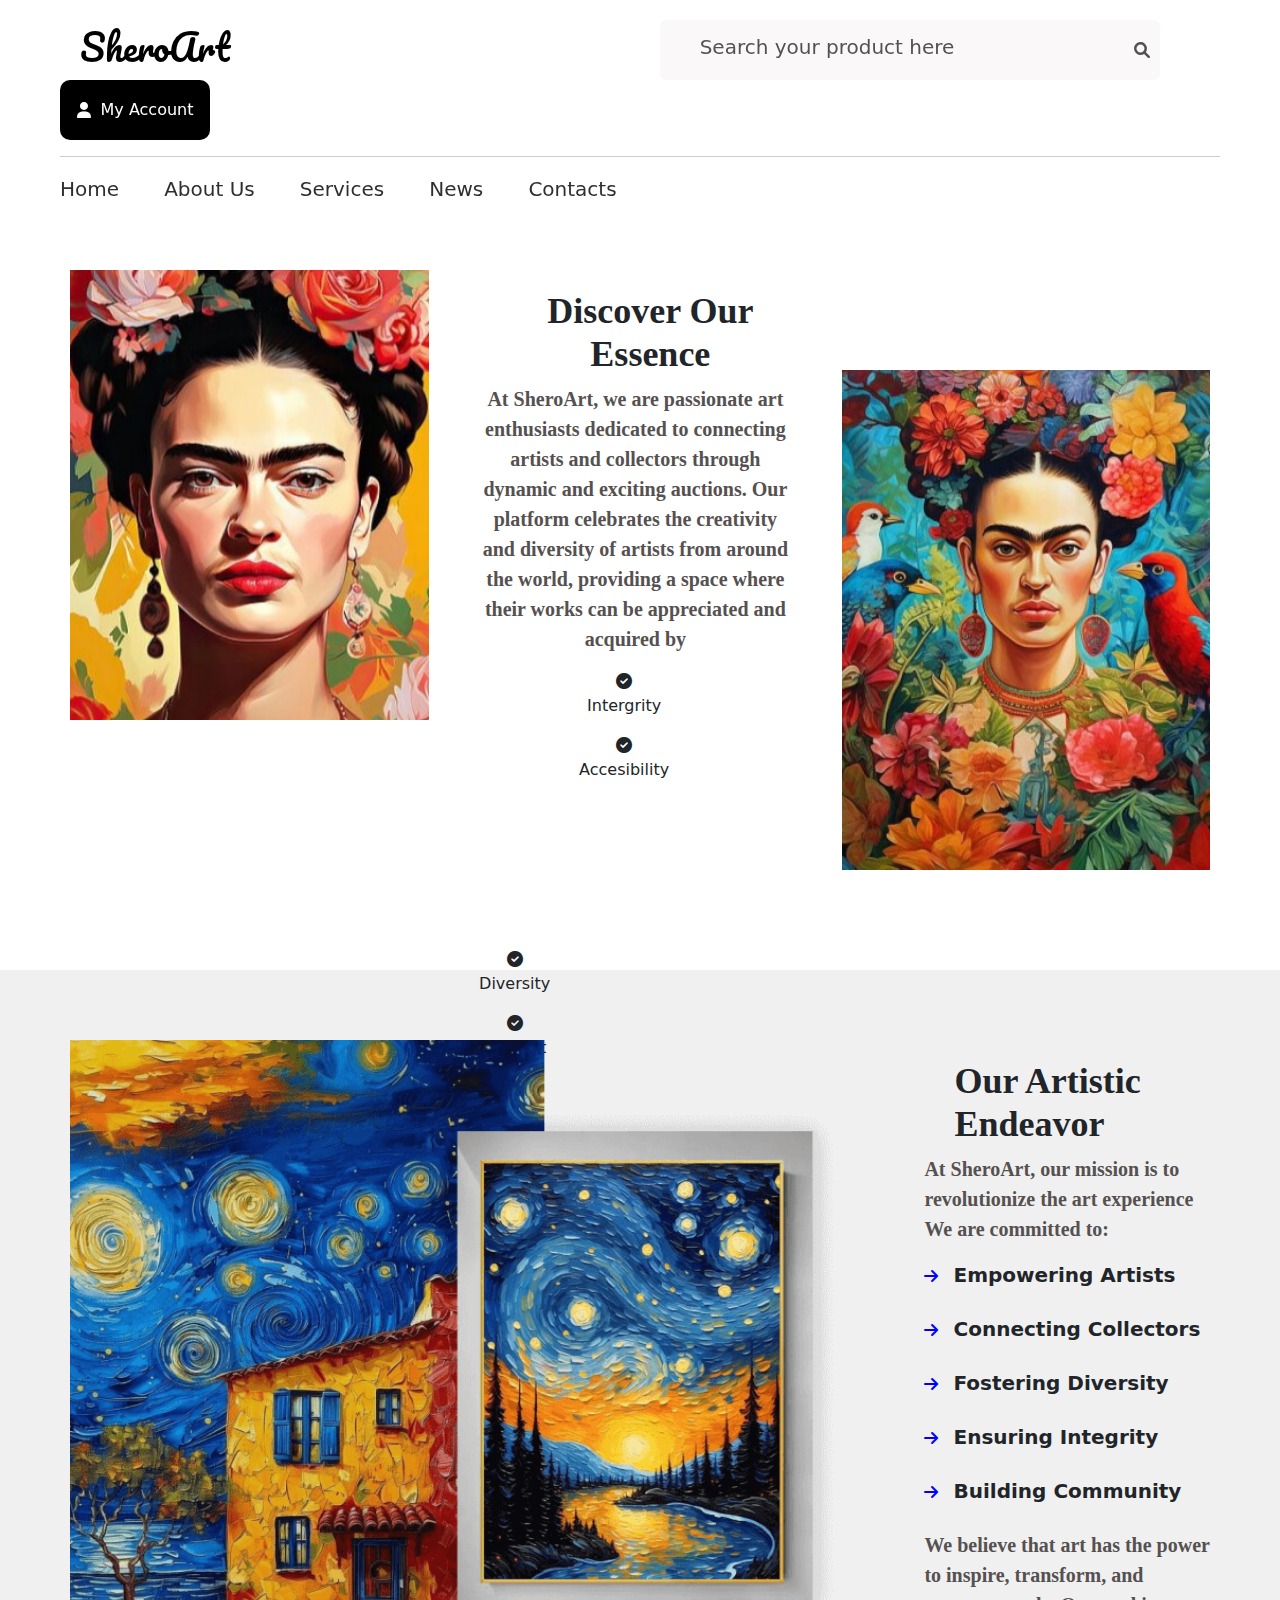
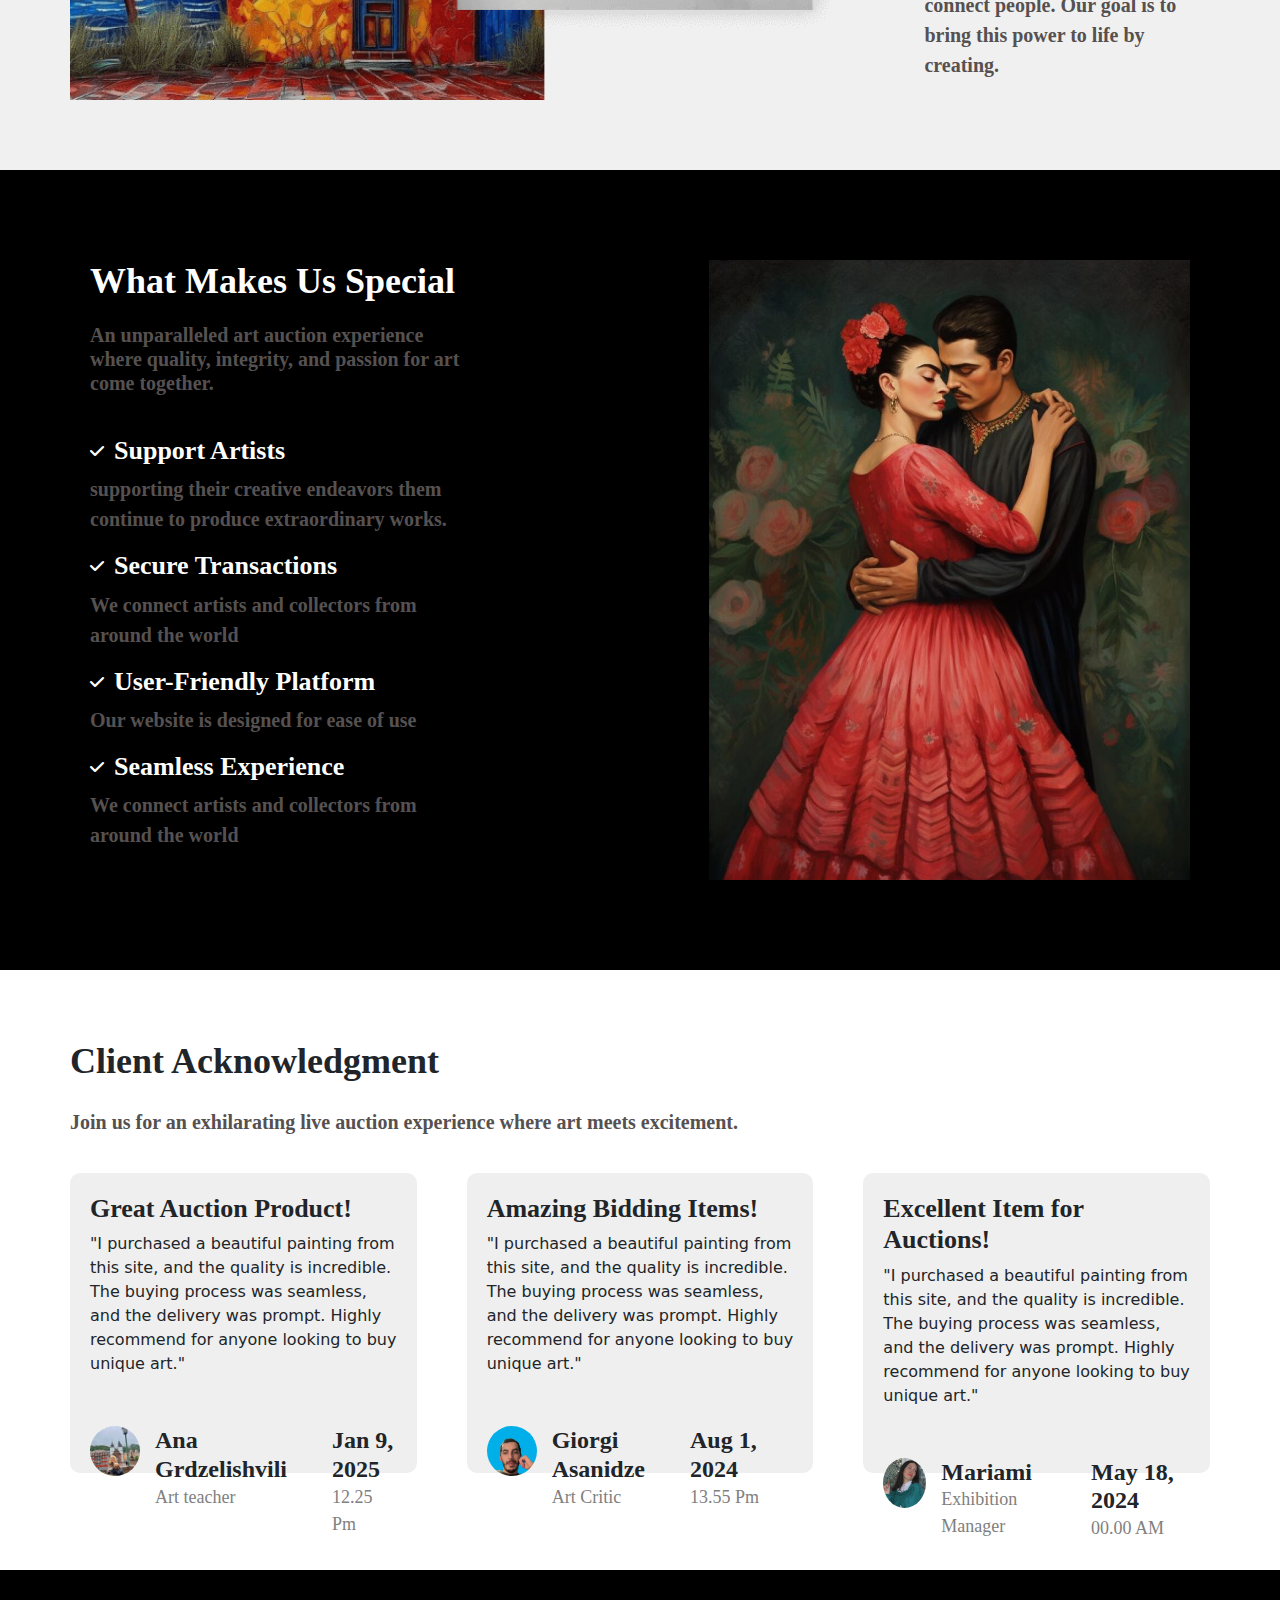
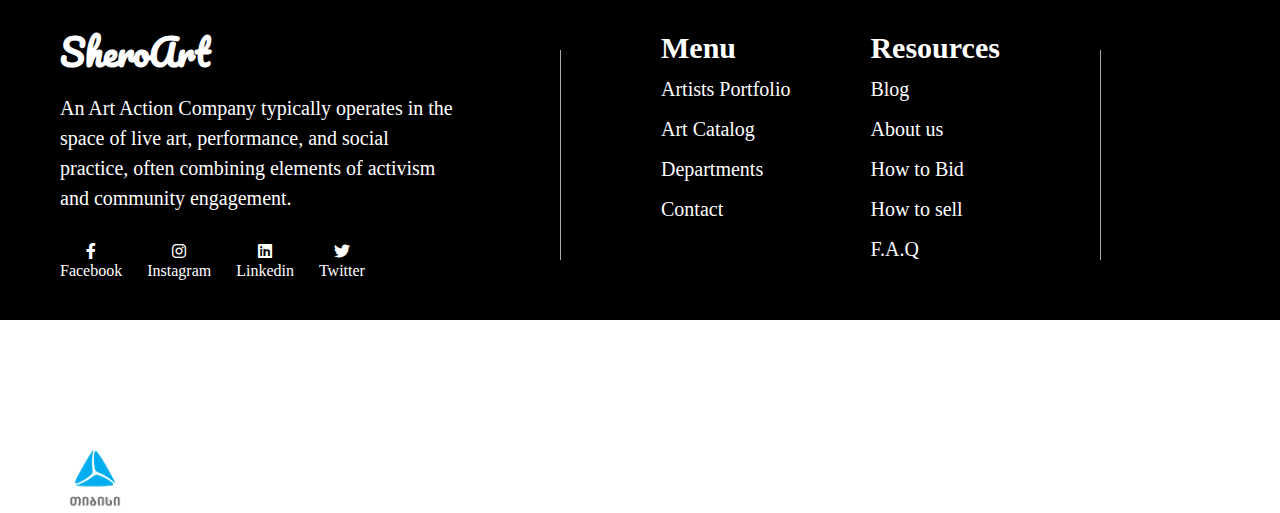
==== about us/index.html @ 40d7d47b "lets sleep" ====
<!DOCTYPE html>
<html lang="en">
<head>
    <meta charset="UTF-8">
    <meta name="viewport" content="width=device-width, initial-scale=1.0">
    <title>About us</title>
    <link rel="stylesheet" type="text/css" href="./css/style.css">
    <link href="https://cdn.jsdelivr.net/npm/bootstrap@5.3.3/dist/css/bootstrap.min.css" rel="stylesheet" integrity="sha384-QWTKZyjpPEjISv5WaRU9OFeRpok6YctnYmDr5pNlyT2bRjXh0JMhjY6hW+ALEwIH" crossorigin="anonymous">
    <link rel="preconnect" href="https://fonts.googleapis.com">
    <link rel="preconnect" href="https://fonts.gstatic.com" crossorigin>
    <link href="https://fonts.googleapis.com/css2?family=Lobster&family=Pacifico&family=Roboto:ital,wght@0,100;0,300;0,400;0,500;0,700;0,900;1,100;1,300;1,400;1,500;1,700;1,900&display=swap" rel="stylesheet">
    <link rel="stylesheet" href="https://cdnjs.cloudflare.com/ajax/libs/font-awesome/6.0.0-beta3/css/all.min.css">
</head>
<body>
    <header class="header">
        <a href="./../index.html" class="header--name">SheroArt</a>
        
        <div class="header--form">
            <p class="search-button">Search your product here</p>
            <i class="fas fa-search" style="color: #565151;"></i>
        </div>

        <div class="header--account">
            <i class="fas fa-user"></i>
            <a href="https://www.tbceducation.ge/" class="header--account--profile">My Account</a>
        </div>

        <hr class="header--line"></hr>

        <nav class="header--nav">
            <a href="./../index.html" class="header--nav--element">Home</a>
            <a href="./index.html" class="header--nav--element">About Us</a>
            <a href="./../services/index.html" class="header--nav--element">Services</a>
            <a href="" class="header--nav--element">News</a>
            <a href="./../contacts/index.html" class="header--nav--element">Contacts</a>
        </nav>
    </header>

    <main class="Main">
        <div class="Main--first">
            <img src="./images/girl.jpg" class="Girl">
            <div class="Main--first--text">
              <h1 class="Title">Discover Our Essence</h1>
              <p class="Text">At SheroArt, we are passionate art enthusiasts dedicated to connecting artists and collectors through dynamic and exciting auctions. Our platform celebrates the creativity and diversity of artists from around the world, providing a space where their works can be appreciated and acquired by</p>
              
              <div class="tables">
                <div class="Table1">
                  <i class="fas fa-check-circle icon"></i>
                  <p>Intergrity</p> 
                  <i class="fas fa-check-circle icon"></i>
                  <p>Accesibility</p> 
                </div>
    
                <div class="Table2">
                  <i class="fas fa-check-circle icon"></i>
                  <p>Diversity</p> 
                  <i class="fas fa-check-circle icon"></i>
                  <p>Support</p> 
                </div>
              </div>
            </div>
            <div class="bird" style="position: relative;">
              <img src="./images/peacock.jpg" class="Peacock"> 
            </div>
          
        </div>

        <div class="Main--second">
      
            <img src="./images/artistic-img.png" class="secondpic">
    
            <div class="Main--second--text">
              <h1 class="Title">Our Artistic Endeavor</h1>
              <p class="Text">At SheroArt, our mission is to revolutionize the art experience We are committed to:</p>
              <i class="fas fa-arrow-right"></i>
              <span class="Boldtext">Empowering Artists</span>
              <br>
              <br>
              <i class="fas fa-arrow-right"></i>
              <span class="Boldtext">Connecting Collectors</span>
              <br>
              <br>
              <i class="fas fa-arrow-right"></i>
              <span class="Boldtext">Fostering Diversity</span>
              <br>
              <br>
              <i class="fas fa-arrow-right"></i>
              <span class="Boldtext">Ensuring Integrity</span>
              <br>
              <br>
              <i class="fas fa-arrow-right"></i>
              <span class="Boldtext">Building Community</span>
              <br>
              <br>
              <p class="Text">We believe that art has the power to inspire, transform, and connect people. Our goal is to bring this power to life by creating.</p>
            </div>
        </div>

        <div class="Main--sixth">
            <div class="sixthtext">
              <h1 class="Title" style="color: white; margin: 0;">What Makes Us Special</h1>
              <h4 class="Text" style="margin:20px 0 40px 0;">An unparalleled art auction experience where quality, integrity, and passion for art come together.</h4>
              <div class="icontext" style="display: flex;">
                <i class="fas fa-check check-icon"></i>
                <h1 class="texticon">Support Artists</h1>
              </div>
              <p class="Text">supporting their creative endeavors them continue to produce extraordinary works.</p>
              <div class="icontext" style="display: flex;">
                <i class="fas fa-check check-icon"></i>
                <h1 class="texticon">Secure Transactions</h1>
              </div>
              <p class="Text">We connect artists and collectors from around the world</p>
              <div class="icontext" style="display: flex;">
                <i class="fas fa-check check-icon"></i>
                <h1 class="texticon">User-Friendly Platform</h1>
              </div>
              <p class="Text">Our website is designed for ease of use</p>
              <div class="icontext" style="display: flex;">
                <i class="fas fa-check check-icon"></i>
                <h1 class="texticon">Seamless Experience</h1>
              </div>
              <p class="Text">We connect artists and collectors from around the world</p>
            </div>
    
            <img src="./images/feature-img.jpg" class="sixthpic">
            
          </div>

          <div class="Main--seventh">
            <div class="Main--fourth--text">
              <h1 class="Title" style="margin: 0;">Client Acknowledgment</h1>
              <br>
              <p class="Text">Join us for an exhilarating live auction experience where art meets excitement.</p>
            </div>
    
            <div class="comments">
              <div class="elements">
                <h1 class="eltext">Great Auction Product!</h1>
                <p class="elpar">"I purchased a beautiful painting from this site, and the quality is
                  incredible. The buying process was seamless, and the delivery was prompt.
                  Highly recommend for anyone looking to buy unique art."</p>
                  
                <div class="commentfoot">
                  <img src="./images/ana.jpg" class="commentpic">
    
                  <div class="Commentname">
                    <h1 class="cname">Ana<br> Grdzelishvili</h1>
                    <p class="cpar">Art teacher</p>
                  </div>
    
                  <div class="Commentname" style="margin-left: 30px;">
                    <h1 class="cname">Jan 9, 2025</h1>
                    <p class="cpar">12.25 Pm</p>
                  </div>
                </div>
              </div> 
    
              <div class="elements">
                <h1 class="eltext">Amazing Bidding Items!</h1>
                <p class="elpar">"I purchased a beautiful painting from this site, and the quality is
                  incredible. The buying process was seamless, and the delivery was prompt.
                  Highly recommend for anyone looking to buy unique art."</p>
                  
                <div class="commentfoot">
                  <img src="./images/giorgi.PNG" class="commentpic">
    
                  <div class="Commentname">
                    <h1 class="cname">Giorgi<br>Asanidze</h1>
                    <p class="cpar">Art Critic</p>
                  </div>
    
                  <div class="Commentname" style="margin-left: 30px;">
                    <h1 class="cname">Aug 1, 2024</h1>
                    <p class="cpar">13.55 Pm</p>
                  </div>
                </div>
              </div> 
    
              <div class="elements">
                <h1 class="eltext">Excellent Item for Auctions!</h1>
                <p class="elpar">"I purchased a beautiful painting from this site, and the quality is
                  incredible. The buying process was seamless, and the delivery was prompt.
                  Highly recommend for anyone looking to buy unique art."</p>
                  
                <div class="commentfoot">
                  <img src="./images/mari.jpg" class="commentpic">
    
                  <div class="Commentname">
                    <h1 class="cname">Mariami</h1>
                    <p class="cpar">Exhibition Manager</p>
                  </div>
    
                  <div class="Commentname" style="margin-left: 30px;">
                    <h1 class="cname">May 18, 2024</h1>
                    <p class="cpar">00.00 AM</p>
                  </div>
                </div>
              </div> 
    
            </div> 
    
        </div>

    </main>


    <footer class="Footer">
        <div class="Footer--logo">
          <h1 class="footertext">SheroArt</h1>
          <p class="footerpar">An Art Action Company typically operates in the space of live art, performance, and social practice, often combining elements of activism and community engagement.</p>
          <nav class="footerlinks">
            <div class="links">
              <i class="fab fa-facebook-f" style="color: rgb(255, 255, 255);"></i>
              <p class="linkstext">Facebook</p>
            </div>
            <div class="links">
              <i class="fab fa-instagram" style="color: white;"></i>
              <p class="linkstext">Instagram</p>
            </div>
            <div class="links">
              <i class="fab fa-linkedin" style="color: rgb(255, 255, 255);"></i>
              <p class="linkstext">Linkedin</p>
            </div>
            <div class="links">
              <i class="fab fa-twitter" style="color: rgb(255, 255, 255);"></i>
              <p class="linkstext">Twitter</p>
            </div>
          </nav>
        </div>
  
        <div class="verticalline"></div>
  
        <div class="Footer--links">
          <div class="Menu">
            <h1 class="foottext">Menu</h1>
            <a href="" class="footlinks">Artists Portfolio</a>
            <a href="" class="footlinks">Art Catalog</a>
            <a href="" class="footlinks">Departments</a>
            <a href="./contacts/index.html" class="footlinks">Contact</a>
          </div>
  
          <div class="resources">
            <h1 class="foottext">Resources</h1>
            <a href="" class="footlinks">Blog</a>
            <a href="" class="footlinks">About us</a>
            <a href="" class="footlinks">How to Bid</a>
            <a href="" class="footlinks">How to sell</a>
            <a href="" class="footlinks">F.A.Q</a>
          </div>
        </div>
        <div class="verticalline"></div>
        <div class="Footer--sponsors">
          <h1 class="spontext">Our Sponsores</h1>
          <a  href="https://www.tbceducation.ge/" class="footer--logo">
              <img class="footer--logo" src="./images/tbc-logo.png" alt="Clickable Photo">
          </a>
        </div>

        
  
      </footer>
  
      <script src="https://cdn.jsdelivr.net/npm/bootstrap@5.3.3/dist/js/bootstrap.bundle.min.js" integrity="sha384-YvpcrYf0tY3lHB60NNkmXc5s9fDVZLESaAA55NDzOxhy9GkcIdslK1eN7N6jIeHz" crossorigin="anonymous"></script>
      <script src="https://cdn.jsdelivr.net/npm/@popperjs/core@2.11.8/dist/umd/popper.min.js" integrity="sha384-I7E8VVD/ismYTF4hNIPjVp/Zjvgyol6VFvRkX/vR+Vc4jQkC+hVqc2pM8ODewa9r" crossorigin="anonymous"></script>
      <script src="https://cdn.jsdelivr.net/npm/bootstrap@5.3.3/dist/js/bootstrap.min.js" integrity="sha384-0pUGZvbkm6XF6gxjEnlmuGrJXVbNuzT9qBBavbLwCsOGabYfZo0T0to5eqruptLy" crossorigin="anonymous"></script>
    
</body>
</html>
---- about us/css/style.css ----
.header {
  height: 150px;
  padding: 18px 80px;
  margin-top: -170px;
  display: flex;
  flex-wrap: wrap;
  position: fixed;
  z-index: 1;
  background-color: white;
}

.header--name {
  display: inline;
  font-size: 36px;
  font-weight: 400;
  font-family: "Pacifico", serif;
  margin-right: 430px;
  margin-left: 20px;
  text-decoration: none;
  color: black;
}

.header--form {
  width: 500px;
  height: 60px;
  display: flex;
  align-items: center;
  border-radius: 6px;
  background-color: #FAF8F8;
  padding-left: 30px;
  margin-right: 30px;
  justify-content: center;
}

.header--form .search-button {
  font-size: 20px !important;
  font-weight: 400;
  color: #565151;
  padding-top: 10px;
  margin-right: 180px;
}

.header--account {
  width: 150px;
  height: 60px;
  background-color: black;
  display: flex;
  align-items: center;
  border-radius: 10px;
  justify-content: center;
}

.header--account--profile {
  color: white;
  text-decoration: none;
  margin-left: 10px;
}

.header--account .fa-user {
  color: white;
}

.header--line {
  height: 2px;
  width: 100%;
  color: #333;
}

.header--nav--element {
  font-size: 20px;
  font-weight: 400;
  color: rgb(46, 46, 46);
  text-decoration: none;
  margin-right: 40px;
}

/*making main page*/
.Main {
  margin-top: 170px;
}

/*section first*/
.Main--first {
  display: flex;
  height: 800px;
  width: 100%;
  padding: 70px;
  background-color: white;
  padding-top: 100px;
}

.Main--first .Girl {
  height: 450px;
  margin-right: 50px;
}

.Main--seventh .Title, .Main--sixth .sixthtext .Title, .Main--second--text .Title, .Main--first--text .Title {
  font-weight: 700;
  font-size: 36px;
  font-family: "Charm", serif;
  margin-left: 30px;
  margin-top: 20px;
}

.Main--first--text {
  width: 500px;
  text-align: center;
  justify-content: center;
  margin-right: 50px;
}

.Main--seventh .Text, .Main--sixth .sixthtext .Text, .Main--second--text .Text, .Main--first--text .Text {
  font-weight: 700;
  font-size: 20px;
  font-family: "Charm", serif;
  color: #565151;
}

.Main--first .bird .Peacock {
  height: 500px;
  margin-top: 100px;
}

.Main--first--text .tables {
  display: flex;
  flex-wrap: wrap;
  gap: 150px;
}

.Main--first--text .tables .Table1 {
  margin-left: 100px;
  display: inline;
}

.Main--first--text .tables .Table2 {
  display: inline;
}

/*making second section*/
.Main--second {
  gap: 80px;
  display: flex;
  height: 800px;
  width: 100%;
  padding: 70px;
  background-color: rgba(226, 226, 226, 0.505);
}

.Main--second .secondpic {
  width: auto;
  height: auto;
}

.Main--second--text {
  width: 470px;
}

.Main--second--text .fa-arrow-right {
  color: blue;
  margin-right: 10px;
}

.Main--second--text .Boldtext {
  font-size: 20px;
  font-weight: 700;
}

/*making sixth section*/
.Main--sixth {
  display: flex;
  height: 800px;
  width: 100%;
  padding: 70px;
  background-color: rgb(0, 0, 0);
  gap: 250px;
}

.Main--sixth .sixthpic {
  height: auto;
}

.Main--sixth .sixthtext {
  display: flex;
  flex-direction: column;
  width: 550px;
}

.Main--sixth .sixthtext .icontext .texticon {
  font-weight: 700;
  font-size: 26px;
  font-family: "Charm", serif;
  color: white;
}

.Main--sixth .sixthtext .icontext .fa-check {
  color: white;
  margin-top: 8px;
  margin-right: 10px;
}

/*making seventh section*/
.Main--seventh {
  display: flex;
  height: 800px;
  width: 100%;
  padding: 70px;
  background-color: white;
  flex-direction: column;
}

.Main--seventh .comments {
  display: flex;
  gap: 50px;
}

.Main--seventh .comments .elements {
  background-color: rgba(128, 128, 128, 0.129);
  width: 450px;
  height: 300px;
  border-radius: 10px;
  margin-top: 20px;
  padding: 20px;
}

.Main--seventh .comments .elements .eltext {
  font-weight: 700;
  font-size: 26px;
  font-family: "Charm", serif;
}

.Main--seventh .comments .elements .elpar {
  margin-bottom: 50px;
}

.Main--seventh .comments .elements .commentfoot {
  display: flex;
  gap: 15px;
}

.Main--seventh .comments .elements .commentfoot .commentpic {
  width: 50px;
  height: 50px;
  border-radius: 100%;
}

.Main--seventh .comments .elements .commentfoot .Commentname {
  display: flex;
  flex-direction: column;
}

.Main--seventh .comments .elements .commentfoot .Commentname .cname {
  font-weight: 700;
  font-size: 24px;
  font-family: "Charm", serif;
  margin-bottom: 0;
}

.Main--seventh .comments .elements .commentfoot .Commentname .cpar {
  font-size: 18px;
  font-weight: 400;
  font-family: none;
  color: grey;
}

/*making footer*/
.Footer {
  height: 350px;
  width: 100%;
  background-color: black;
  display: flex;
  gap: 100px;
  flex-wrap: wrap;
  padding: 60px;
}

.Footer--logo .footertext {
  color: white;
  font-size: 36px;
  font-weight: 700;
  font-family: "Pacifico", serif;
  margin-bottom: 20px;
}

.Footer--logo .footerpar {
  font-size: 20px;
  font-weight: 400;
  font-family: none;
  color: white;
  margin-bottom: 30px;
}

.Footer--logo {
  width: 400px;
}

.Footer--links {
  display: flex;
  gap: 80px;
}

.Footer--sponsors .spontext, .Footer--links .resources .foottext, .Footer--links .Menu .foottext {
  font-weight: 700;
  font-size: 30px;
  font-family: "Charm", serif;
  color: white;
}

.Footer--links .resources .footlinks, .Footer--links .Menu .footlinks {
  font-size: 20px;
  font-weight: 400;
  font-family: none;
  color: white;
  margin-bottom: 10px;
  text-decoration: none;
}

.Footer--links .resources, .Footer--links .Menu {
  display: flex;
  flex-direction: column;
}

.Footer--sponsors {
  display: flex;
  flex-direction: column;
}

.Footer--sponsors .footer--logo {
  width: 70px;
}

.Footer--logo .footerlinks {
  display: flex;
  gap: 25px;
}

.Footer--logo .footerlinks .links {
  display: flex;
  flex-direction: column;
  text-align: center;
}

.Footer--logo .footerlinks .links .linkstext {
  font-size: 16px;
  font-weight: 400;
  font-family: none;
  color: white;
}

.Footer .verticalline {
  width: 1px;
  height: 210px;
  background-color: rgb(175, 170, 170);
  margin-top: 20px;
}

html, body, div, span, applet, object, iframe,
h1, h2, h3, h4, h5, h6, p, blockquote, pre,
a, abbr, acronym, address, big, cite, code,
del, dfn, em, img, ins, kbd, q, s, samp,
small, strike, strong, sub, sup, tt, var,
b, u, i, center,
dl, dt, dd, ol, ul, li,
fieldset, form, label, legend,
table, caption, tbody, tfoot, thead, tr, th, td,
article, aside, canvas, details, embed,
figure, figcaption, footer, header, hgroup,
menu, nav, output, ruby, section, summary,
time, mark, audio, video {
  margin: 0;
  padding: 0;
  border: 0;
  font-size: 100%;
  font: inherit;
  vertical-align: baseline;
}

@media only screen and (min-width: 1025px) {
  .header {
    padding: 20px 60px;
  }
}
@media only screen and (min-width: 601px) and (max-width: 1024px) {
  .header {
    padding: 18px 50px;
  }
}
@media only screen and (min-width: 601px) and (max-width: 1024px) {
  .header--name {
    margin-right: 150px;
  }
}
@media only screen and (min-width: 601px) and (max-width: 1024px) {
  .header--form {
    width: 300px;
    padding-left: 10px;
  }
}
@media only screen and (min-width: 601px) and (max-width: 1024px) {
  .header--form .search-button {
    font-size: 15px !important;
    margin-right: 70px;
    margin-left: 0px;
  }
}
.header--account:hover {
  background-color: rgb(181, 160, 0);
  width: 155px;
  height: 65px;
}
.header--nav--element:hover {
  text-decoration: underline;
  color: rgb(181, 160, 0);
}

@media only screen and (min-width: 601px) and (max-width: 1024px) {
  .Main--first {
    padding-top: 100px;
    padding: 50px;
    height: 500px;
  }
}
@media only screen and (min-width: 601px) and (max-width: 1024px) {
  .Main--first .Girl {
    height: 250px;
    margin-right: 20px;
  }
}
@media only screen and (min-width: 601px) and (max-width: 1024px) {
  .Main--first--text {
    width: 250px;
  }
}
@media only screen and (min-width: 601px) and (max-width: 1024px) {
  .Main--first--text .Title {
    font-weight: 700;
    font-size: 25px;
    font-family: "Charm", serif;
    margin-top: 10px;
    margin-left: 0;
  }
}
@media only screen and (min-width: 601px) and (max-width: 1024px) {
  .Main--first--text .Text {
    font-weight: 700;
    font-size: 15px;
    font-family: "Charm", serif;
  }
}
@media only screen and (min-width: 601px) and (max-width: 1024px) {
  .Main--first--text .tables {
    gap: 50px;
  }
}
@media only screen and (min-width: 601px) and (max-width: 1024px) {
  .Main--first--text .tables .Table1 {
    margin-left: 20px;
  }
}
@media only screen and (min-width: 601px) and (max-width: 1024px) {
  .Main--first .bird .Peacock {
    height: 270px;
  }
}
@media only screen and (min-width: 601px) and (max-width: 1024px) {
  .Main--second {
    padding-top: 100px;
    padding: 50px;
    height: 500px;
    gap: 30px;
  }
}
@media only screen and (min-width: 601px) and (max-width: 1024px) {
  .Main--second .secondpic {
    width: auto;
    height: 360px;
  }
}
@media only screen and (min-width: 601px) and (max-width: 1024px) {
  .Main--second--text {
    width: 350px;
  }
}
@media only screen and (min-width: 601px) and (max-width: 1024px) {
  .Main--second--text .Title {
    font-weight: 700;
    font-size: 25px;
    font-family: "Charm", serif;
    margin: 0;
  }
}
@media only screen and (min-width: 601px) and (max-width: 1024px) {
  .Main--second--text .Text {
    font-weight: 700;
    font-size: 15px;
    font-family: "Charm", serif;
  }
}
@media only screen and (min-width: 601px) and (max-width: 1024px) {
  .Main--second--text .Boldtext {
    font-size: 15px;
  }
}
.Main--sixth {
  padding: 90px;
}
@media only screen and (min-width: 601px) and (max-width: 1024px) {
  .Main--sixth {
    padding-top: 100px;
    padding: 50px;
    height: 500px;
    gap: 100px;
  }
}
@media only screen and (min-width: 601px) and (max-width: 1024px) {
  .Main--sixth .sixthtext {
    width: 380px;
  }
}
@media only screen and (min-width: 601px) and (max-width: 1024px) {
  .Main--sixth .sixthtext .Title {
    font-size: 25px;
  }
}
@media only screen and (min-width: 601px) and (max-width: 1024px) {
  .Main--sixth .sixthtext .Text {
    font-size: 15px;
  }
}
@media only screen and (min-width: 601px) and (max-width: 1024px) {
  .Main--sixth .sixthtext .icontext .texticon {
    font-size: 18px;
  }
}
.Main--seventh {
  height: 600px;
}
@media only screen and (min-width: 601px) and (max-width: 1024px) {
  .Main--seventh {
    padding-top: 100px;
    padding: 50px;
    height: 500px;
  }
}
@media only screen and (min-width: 601px) and (max-width: 1024px) {
  .Main--seventh .comments {
    gap: 20px;
  }
}
@media only screen and (min-width: 601px) and (max-width: 1024px) {
  .Main--seventh .comments .elements {
    width: 250px;
  }
}
@media only screen and (min-width: 601px) and (max-width: 1024px) {
  .Main--seventh .comments .elements .eltext {
    font-size: 18px;
  }
}
@media only screen and (min-width: 601px) and (max-width: 1024px) {
  .Main--seventh .comments .elements .elpar {
    font-size: 13px;
    margin-bottom: 20px;
  }
}
@media only screen and (min-width: 601px) and (max-width: 1024px) {
  .Main--seventh .comments .elements .commentfoot {
    gap: 7px;
  }
}
@media only screen and (min-width: 601px) and (max-width: 1024px) {
  .Main--seventh .comments .elements .commentfoot .commentpic {
    width: 30px;
    height: 30px;
  }
}
@media only screen and (min-width: 601px) and (max-width: 1024px) {
  .Main--seventh .comments .elements .commentfoot .Commentname .cname {
    font-size: 15px;
  }
}
@media only screen and (min-width: 601px) and (max-width: 1024px) {
  .Main--seventh .comments .elements .commentfoot .Commentname .cpar {
    font-size: 12px;
  }
}

@media only screen and (min-width: 601px) and (max-width: 1024px) {
  .Footer {
    padding: 40px;
    gap: 20px;
  }
}
@media only screen and (min-width: 601px) and (max-width: 1024px) {
  .Footer--logo {
    width: 300px;
  }
}
@media only screen and (min-width: 601px) and (max-width: 1024px) {
  .Footer--logo .footertext {
    font-size: 25px;
  }
}
@media only screen and (min-width: 601px) and (max-width: 1024px) {
  .Footer--logo .footerpar {
    font-size: 18px;
  }
}
@media only screen and (min-width: 601px) and (max-width: 1024px) {
  .Footer--links .Menu .foottext {
    font-size: 20px;
  }
}
.Footer--links .Menu .footlinks:hover {
  text-decoration: underline;
}
@media only screen and (min-width: 601px) and (max-width: 1024px) {
  .Footer--links .Menu .footlinks {
    font-size: 15px;
  }
}
@media only screen and (min-width: 601px) and (max-width: 1024px) {
  .Footer--links .resources .foottext {
    font-size: 20px;
  }
}
.Footer--links .resources .footlinks:hover {
  text-decoration: underline;
}
@media only screen and (min-width: 601px) and (max-width: 1024px) {
  .Footer--links .resources .footlinks {
    font-size: 15px;
  }
}
@media only screen and (min-width: 601px) and (max-width: 1024px) {
  .Footer--sponsors .spontext {
    font-size: 20px;
  }
}
.Footer--sponsors .footer--logo:hover {
  width: 75px;
}/*# sourceMappingURL=style.css.map */
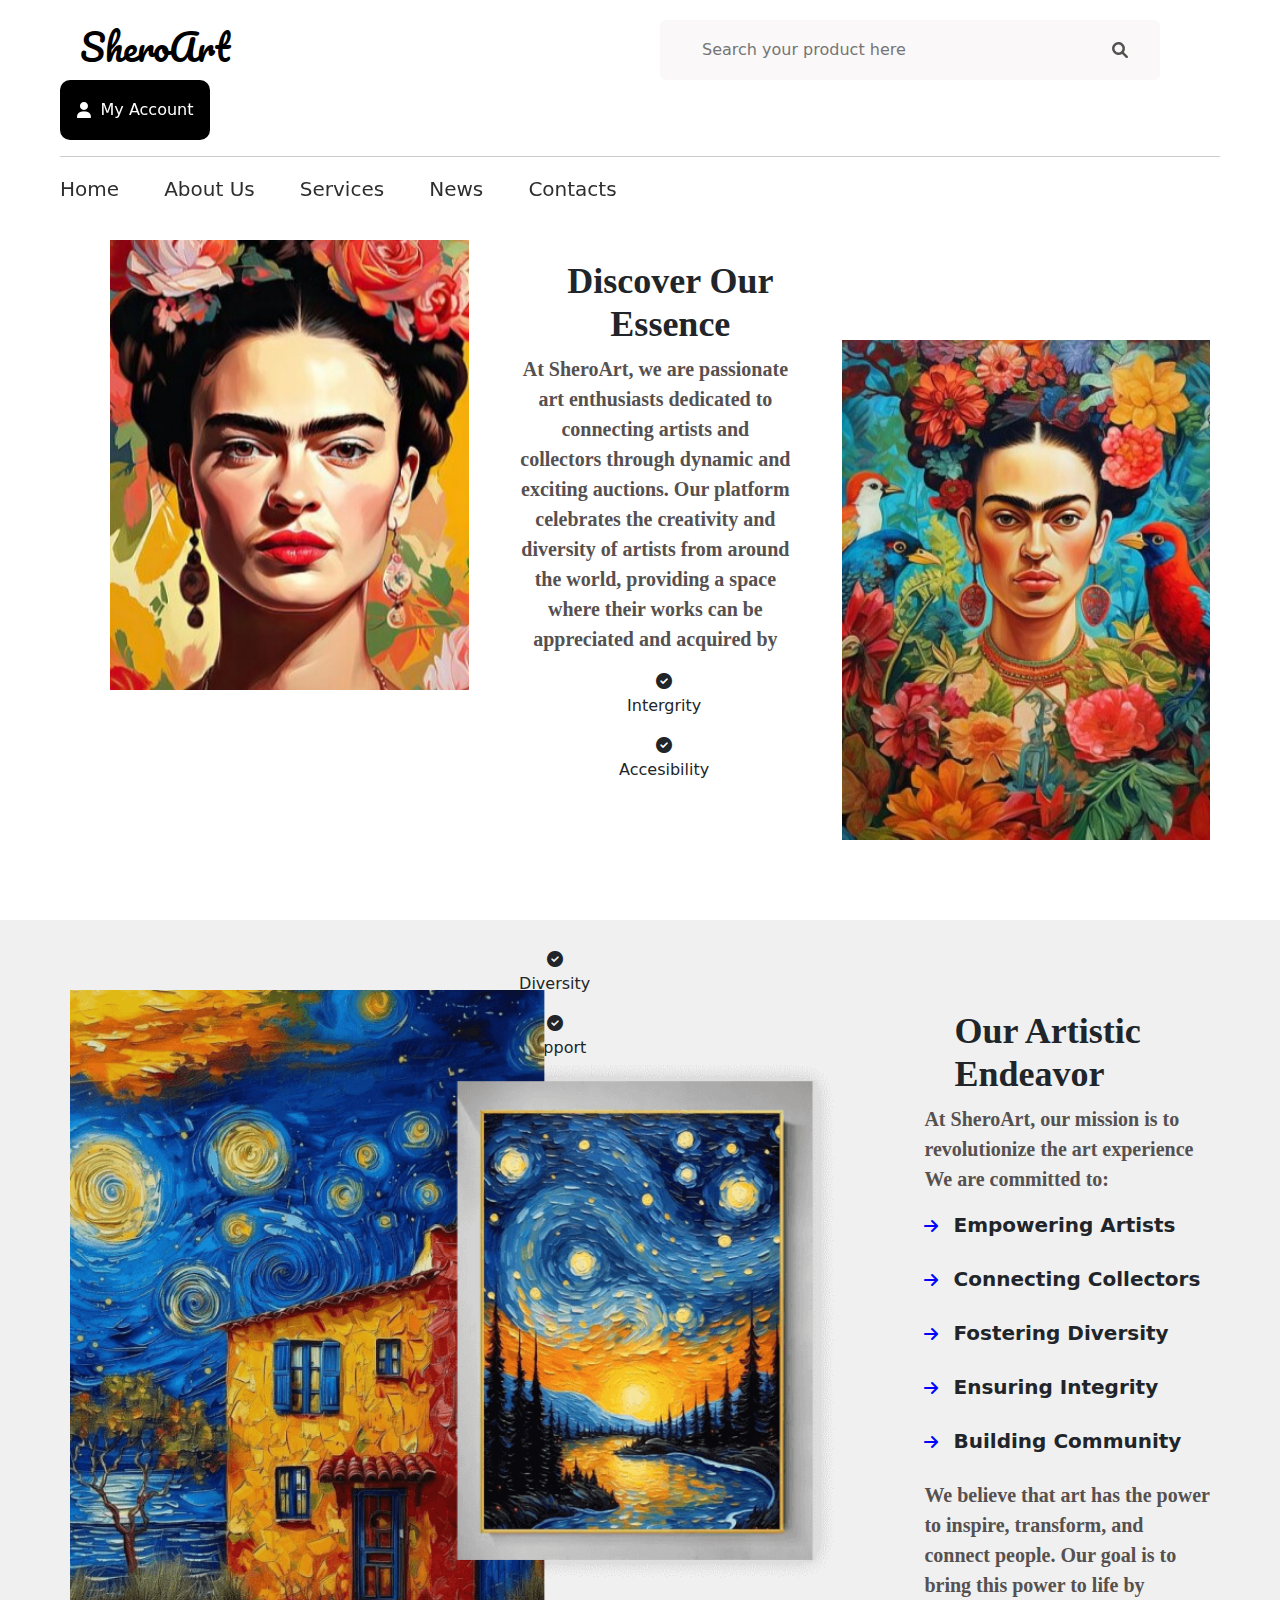
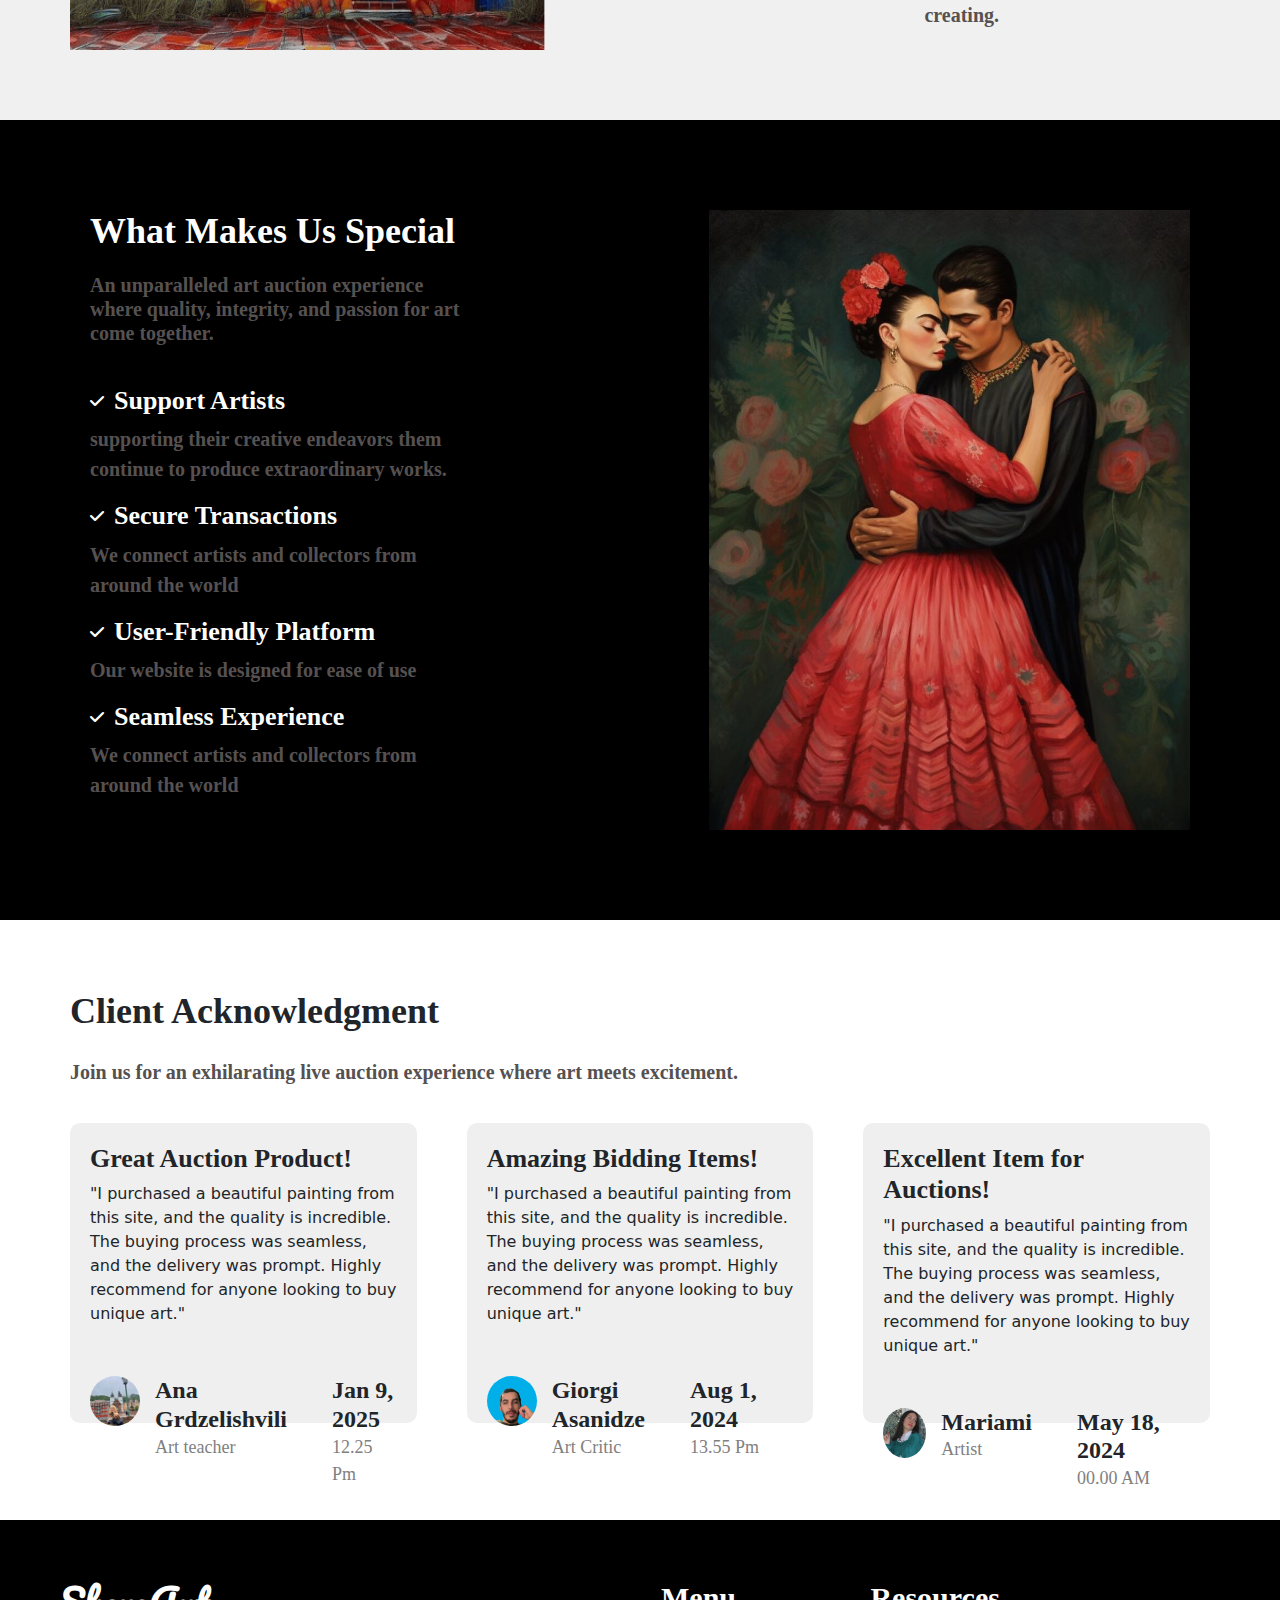
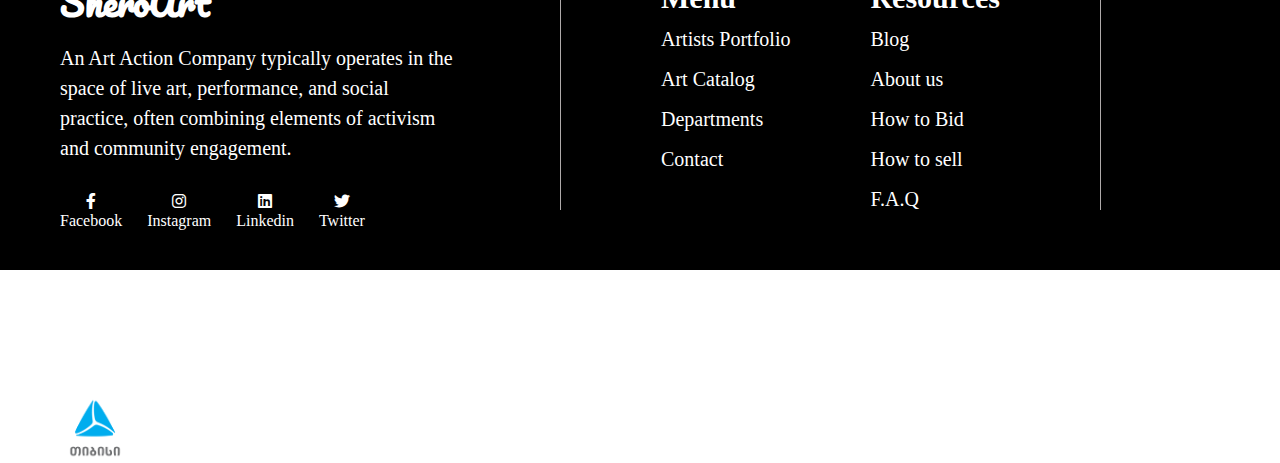
==== commit de9d0d97: "made few changes" ====
--- a/about us/index.html
+++ b/about us/index.html
@@ -16,22 +16,25 @@
         <a href="./../index.html" class="header--name">SheroArt</a>
         
         <div class="header--form">
-            <p class="search-button">Search your product here</p>
-            <i class="fas fa-search" style="color: #565151;"></i>
+          <form action="/search" method="GET" class="form">
+              <input class="input" type="text" name="query" placeholder="Search your product here" />
+              <button type="submit" class="search-button">
+                  <i class="fas fa-search" style="color: #565151;"></i>
+              </button>
+          </form>
         </div>
 
         <div class="header--account">
             <i class="fas fa-user"></i>
-            <a href="https://www.tbceducation.ge/" class="header--account--profile">My Account</a>
+            <a href="./../sign up/index.html" class="header--account--profile">My Account</a>
         </div>
 
         <hr class="header--line"></hr>
-
         <nav class="header--nav">
             <a href="./../index.html" class="header--nav--element">Home</a>
             <a href="./index.html" class="header--nav--element">About Us</a>
             <a href="./../services/index.html" class="header--nav--element">Services</a>
-            <a href="" class="header--nav--element">News</a>
+            <a href="./../news/index.html" class="header--nav--element">News</a>
             <a href="./../contacts/index.html" class="header--nav--element">Contacts</a>
         </nav>
     </header>
@@ -187,7 +190,7 @@
     
                   <div class="Commentname">
                     <h1 class="cname">Mariami</h1>
-                    <p class="cpar">Exhibition Manager</p>
+                    <p class="cpar">Artist</p>
                   </div>
     
                   <div class="Commentname" style="margin-left: 30px;">
@@ -234,15 +237,15 @@
           <div class="Menu">
             <h1 class="foottext">Menu</h1>
             <a href="" class="footlinks">Artists Portfolio</a>
-            <a href="" class="footlinks">Art Catalog</a>
+            <a href="./../services/index.html" class="footlinks">Art Catalog</a>
             <a href="" class="footlinks">Departments</a>
-            <a href="./contacts/index.html" class="footlinks">Contact</a>
+            <a href="./../contacts/index.html" class="footlinks">Contact</a>
           </div>
   
           <div class="resources">
             <h1 class="foottext">Resources</h1>
             <a href="" class="footlinks">Blog</a>
-            <a href="" class="footlinks">About us</a>
+            <a href="./index.html" class="footlinks">About us</a>
             <a href="" class="footlinks">How to Bid</a>
             <a href="" class="footlinks">How to sell</a>
             <a href="" class="footlinks">F.A.Q</a>
--- a/about us/css/style.css
+++ b/about us/css/style.css
@@ -1,358 +1,3 @@
-.header {
-  height: 150px;
-  padding: 18px 80px;
-  margin-top: -170px;
-  display: flex;
-  flex-wrap: wrap;
-  position: fixed;
-  z-index: 1;
-  background-color: white;
-}
-
-.header--name {
-  display: inline;
-  font-size: 36px;
-  font-weight: 400;
-  font-family: "Pacifico", serif;
-  margin-right: 430px;
-  margin-left: 20px;
-  text-decoration: none;
-  color: black;
-}
-
-.header--form {
-  width: 500px;
-  height: 60px;
-  display: flex;
-  align-items: center;
-  border-radius: 6px;
-  background-color: #FAF8F8;
-  padding-left: 30px;
-  margin-right: 30px;
-  justify-content: center;
-}
-
-.header--form .search-button {
-  font-size: 20px !important;
-  font-weight: 400;
-  color: #565151;
-  padding-top: 10px;
-  margin-right: 180px;
-}
-
-.header--account {
-  width: 150px;
-  height: 60px;
-  background-color: black;
-  display: flex;
-  align-items: center;
-  border-radius: 10px;
-  justify-content: center;
-}
-
-.header--account--profile {
-  color: white;
-  text-decoration: none;
-  margin-left: 10px;
-}
-
-.header--account .fa-user {
-  color: white;
-}
-
-.header--line {
-  height: 2px;
-  width: 100%;
-  color: #333;
-}
-
-.header--nav--element {
-  font-size: 20px;
-  font-weight: 400;
-  color: rgb(46, 46, 46);
-  text-decoration: none;
-  margin-right: 40px;
-}
-
-/*making main page*/
-.Main {
-  margin-top: 170px;
-}
-
-/*section first*/
-.Main--first {
-  display: flex;
-  height: 800px;
-  width: 100%;
-  padding: 70px;
-  background-color: white;
-  padding-top: 100px;
-}
-
-.Main--first .Girl {
-  height: 450px;
-  margin-right: 50px;
-}
-
-.Main--seventh .Title, .Main--sixth .sixthtext .Title, .Main--second--text .Title, .Main--first--text .Title {
-  font-weight: 700;
-  font-size: 36px;
-  font-family: "Charm", serif;
-  margin-left: 30px;
-  margin-top: 20px;
-}
-
-.Main--first--text {
-  width: 500px;
-  text-align: center;
-  justify-content: center;
-  margin-right: 50px;
-}
-
-.Main--seventh .Text, .Main--sixth .sixthtext .Text, .Main--second--text .Text, .Main--first--text .Text {
-  font-weight: 700;
-  font-size: 20px;
-  font-family: "Charm", serif;
-  color: #565151;
-}
-
-.Main--first .bird .Peacock {
-  height: 500px;
-  margin-top: 100px;
-}
-
-.Main--first--text .tables {
-  display: flex;
-  flex-wrap: wrap;
-  gap: 150px;
-}
-
-.Main--first--text .tables .Table1 {
-  margin-left: 100px;
-  display: inline;
-}
-
-.Main--first--text .tables .Table2 {
-  display: inline;
-}
-
-/*making second section*/
-.Main--second {
-  gap: 80px;
-  display: flex;
-  height: 800px;
-  width: 100%;
-  padding: 70px;
-  background-color: rgba(226, 226, 226, 0.505);
-}
-
-.Main--second .secondpic {
-  width: auto;
-  height: auto;
-}
-
-.Main--second--text {
-  width: 470px;
-}
-
-.Main--second--text .fa-arrow-right {
-  color: blue;
-  margin-right: 10px;
-}
-
-.Main--second--text .Boldtext {
-  font-size: 20px;
-  font-weight: 700;
-}
-
-/*making sixth section*/
-.Main--sixth {
-  display: flex;
-  height: 800px;
-  width: 100%;
-  padding: 70px;
-  background-color: rgb(0, 0, 0);
-  gap: 250px;
-}
-
-.Main--sixth .sixthpic {
-  height: auto;
-}
-
-.Main--sixth .sixthtext {
-  display: flex;
-  flex-direction: column;
-  width: 550px;
-}
-
-.Main--sixth .sixthtext .icontext .texticon {
-  font-weight: 700;
-  font-size: 26px;
-  font-family: "Charm", serif;
-  color: white;
-}
-
-.Main--sixth .sixthtext .icontext .fa-check {
-  color: white;
-  margin-top: 8px;
-  margin-right: 10px;
-}
-
-/*making seventh section*/
-.Main--seventh {
-  display: flex;
-  height: 800px;
-  width: 100%;
-  padding: 70px;
-  background-color: white;
-  flex-direction: column;
-}
-
-.Main--seventh .comments {
-  display: flex;
-  gap: 50px;
-}
-
-.Main--seventh .comments .elements {
-  background-color: rgba(128, 128, 128, 0.129);
-  width: 450px;
-  height: 300px;
-  border-radius: 10px;
-  margin-top: 20px;
-  padding: 20px;
-}
-
-.Main--seventh .comments .elements .eltext {
-  font-weight: 700;
-  font-size: 26px;
-  font-family: "Charm", serif;
-}
-
-.Main--seventh .comments .elements .elpar {
-  margin-bottom: 50px;
-}
-
-.Main--seventh .comments .elements .commentfoot {
-  display: flex;
-  gap: 15px;
-}
-
-.Main--seventh .comments .elements .commentfoot .commentpic {
-  width: 50px;
-  height: 50px;
-  border-radius: 100%;
-}
-
-.Main--seventh .comments .elements .commentfoot .Commentname {
-  display: flex;
-  flex-direction: column;
-}
-
-.Main--seventh .comments .elements .commentfoot .Commentname .cname {
-  font-weight: 700;
-  font-size: 24px;
-  font-family: "Charm", serif;
-  margin-bottom: 0;
-}
-
-.Main--seventh .comments .elements .commentfoot .Commentname .cpar {
-  font-size: 18px;
-  font-weight: 400;
-  font-family: none;
-  color: grey;
-}
-
-/*making footer*/
-.Footer {
-  height: 350px;
-  width: 100%;
-  background-color: black;
-  display: flex;
-  gap: 100px;
-  flex-wrap: wrap;
-  padding: 60px;
-}
-
-.Footer--logo .footertext {
-  color: white;
-  font-size: 36px;
-  font-weight: 700;
-  font-family: "Pacifico", serif;
-  margin-bottom: 20px;
-}
-
-.Footer--logo .footerpar {
-  font-size: 20px;
-  font-weight: 400;
-  font-family: none;
-  color: white;
-  margin-bottom: 30px;
-}
-
-.Footer--logo {
-  width: 400px;
-}
-
-.Footer--links {
-  display: flex;
-  gap: 80px;
-}
-
-.Footer--sponsors .spontext, .Footer--links .resources .foottext, .Footer--links .Menu .foottext {
-  font-weight: 700;
-  font-size: 30px;
-  font-family: "Charm", serif;
-  color: white;
-}
-
-.Footer--links .resources .footlinks, .Footer--links .Menu .footlinks {
-  font-size: 20px;
-  font-weight: 400;
-  font-family: none;
-  color: white;
-  margin-bottom: 10px;
-  text-decoration: none;
-}
-
-.Footer--links .resources, .Footer--links .Menu {
-  display: flex;
-  flex-direction: column;
-}
-
-.Footer--sponsors {
-  display: flex;
-  flex-direction: column;
-}
-
-.Footer--sponsors .footer--logo {
-  width: 70px;
-}
-
-.Footer--logo .footerlinks {
-  display: flex;
-  gap: 25px;
-}
-
-.Footer--logo .footerlinks .links {
-  display: flex;
-  flex-direction: column;
-  text-align: center;
-}
-
-.Footer--logo .footerlinks .links .linkstext {
-  font-size: 16px;
-  font-weight: 400;
-  font-family: none;
-  color: white;
-}
-
-.Footer .verticalline {
-  width: 1px;
-  height: 210px;
-  background-color: rgb(175, 170, 170);
-  margin-top: 20px;
-}
-
 html, body, div, span, applet, object, iframe,
 h1, h2, h3, h4, h5, h6, p, blockquote, pre,
 a, abbr, acronym, address, big, cite, code,
@@ -374,6 +19,382 @@
   vertical-align: baseline;
 }
 
+.header {
+  height: 150px;
+  padding: 18px 80px;
+  margin-top: -170px;
+  display: flex;
+  flex-wrap: wrap;
+  position: fixed;
+  z-index: 1;
+  background-color: white;
+}
+
+.header--name {
+  display: inline;
+  font-size: 36px;
+  font-weight: 400;
+  font-family: "Pacifico", serif;
+  margin-right: 430px;
+  margin-left: 20px;
+  text-decoration: none;
+  color: black;
+}
+
+.header--form {
+  width: 500px;
+  height: 60px;
+  display: flex;
+  align-items: center;
+  border-radius: 6px;
+  background-color: #FAF8F8;
+  padding-left: 30px;
+  margin-right: 30px;
+  justify-content: center;
+  padding-right: 20px;
+}
+
+.header--form .form {
+  display: flex;
+  align-items: center;
+  width: 100%;
+  justify-content: space-between;
+}
+
+.header--form .form .input {
+  padding: 8px 12px;
+  width: 80%;
+  border: none;
+  font-size: 16px;
+  color: #333;
+  background-color: #FAF8F8;
+}
+
+.header--form .form .search-button {
+  background-color: transparent;
+  border: none;
+  cursor: pointer;
+  padding: 8px 12px;
+  margin-left: 8px;
+  display: flex;
+  align-items: center;
+  justify-content: center;
+}
+
+.header--account {
+  width: 150px;
+  height: 60px;
+  background-color: black;
+  display: flex;
+  align-items: center;
+  border-radius: 10px;
+  justify-content: center;
+}
+
+.header--account--profile {
+  color: white;
+  text-decoration: none;
+  margin-left: 10px;
+}
+
+.header--account .fa-user {
+  color: white;
+}
+
+.header--line {
+  height: 2px;
+  width: 100%;
+  color: #333;
+}
+
+.header--nav--element {
+  font-size: 20px;
+  font-weight: 400;
+  color: rgb(46, 46, 46);
+  text-decoration: none;
+  margin-right: 40px;
+}
+
+/*making main page*/
+.Main {
+  margin-top: 170px;
+}
+
+/*section first*/
+.Main--first {
+  display: flex;
+  height: 800px;
+  width: 100%;
+  padding: 70px;
+  background-color: white;
+  height: 750px;
+  padding-left: 110px;
+}
+
+.Main--first .Girl {
+  height: 450px;
+  margin-right: 50px;
+}
+
+.Main--seventh .Title, .Main--sixth .sixthtext .Title, .Main--second--text .Title, .Main--first--text .Title {
+  font-weight: 700;
+  font-size: 36px;
+  font-family: "Charm", serif;
+  margin-left: 30px;
+  margin-top: 20px;
+}
+
+.Main--first--text {
+  width: 500px;
+  text-align: center;
+  justify-content: center;
+  margin-right: 50px;
+}
+
+.Main--seventh .Text, .Main--sixth .sixthtext .Text, .Main--second--text .Text, .Main--first--text .Text {
+  font-weight: 700;
+  font-size: 20px;
+  font-family: "Charm", serif;
+  color: #565151;
+}
+
+.Main--first .bird .Peacock {
+  height: 500px;
+  margin-top: 100px;
+}
+
+.Main--first--text .tables {
+  display: flex;
+  flex-wrap: wrap;
+  gap: 150px;
+}
+
+.Main--first--text .tables .Table1 {
+  margin-left: 100px;
+  display: inline;
+}
+
+.Main--first--text .tables .Table2 {
+  display: inline;
+}
+
+/*making second section*/
+.Main--second {
+  gap: 80px;
+  display: flex;
+  height: 800px;
+  width: 100%;
+  padding: 70px;
+  background-color: rgba(226, 226, 226, 0.505);
+}
+
+.Main--second .secondpic {
+  width: auto;
+  height: auto;
+}
+
+.Main--second--text {
+  width: 470px;
+}
+
+.Main--second--text .fa-arrow-right {
+  color: blue;
+  margin-right: 10px;
+}
+
+.Main--second--text .Boldtext {
+  font-size: 20px;
+  font-weight: 700;
+}
+
+/*making sixth section*/
+.Main--sixth {
+  display: flex;
+  height: 800px;
+  width: 100%;
+  padding: 70px;
+  background-color: rgb(0, 0, 0);
+  gap: 250px;
+}
+
+.Main--sixth .sixthpic {
+  height: auto;
+}
+
+.Main--sixth .sixthtext {
+  display: flex;
+  flex-direction: column;
+  width: 550px;
+}
+
+.Main--sixth .sixthtext .icontext .texticon {
+  font-weight: 700;
+  font-size: 26px;
+  font-family: "Charm", serif;
+  color: white;
+}
+
+.Main--sixth .sixthtext .icontext .fa-check {
+  color: white;
+  margin-top: 8px;
+  margin-right: 10px;
+}
+
+/*making seventh section*/
+.Main--seventh {
+  display: flex;
+  height: 800px;
+  width: 100%;
+  padding: 70px;
+  background-color: white;
+  flex-direction: column;
+}
+
+.Main--seventh .comments {
+  display: flex;
+  gap: 50px;
+}
+
+.Main--seventh .comments .elements {
+  background-color: rgba(128, 128, 128, 0.129);
+  width: 450px;
+  height: 300px;
+  border-radius: 10px;
+  margin-top: 20px;
+  padding: 20px;
+}
+
+.Main--seventh .comments .elements .eltext {
+  font-weight: 700;
+  font-size: 26px;
+  font-family: "Charm", serif;
+}
+
+.Main--seventh .comments .elements .elpar {
+  margin-bottom: 50px;
+}
+
+.Main--seventh .comments .elements .commentfoot {
+  display: flex;
+  gap: 15px;
+}
+
+.Main--seventh .comments .elements .commentfoot .commentpic {
+  width: 50px;
+  height: 50px;
+  border-radius: 100%;
+}
+
+.Main--seventh .comments .elements .commentfoot .Commentname {
+  display: flex;
+  flex-direction: column;
+}
+
+.Main--seventh .comments .elements .commentfoot .Commentname .cname {
+  font-weight: 700;
+  font-size: 24px;
+  font-family: "Charm", serif;
+  margin-bottom: 0;
+}
+
+.Main--seventh .comments .elements .commentfoot .Commentname .cpar {
+  font-size: 18px;
+  font-weight: 400;
+  font-family: none;
+  color: grey;
+}
+
+/*making footer*/
+.Footer {
+  height: 350px;
+  width: 100%;
+  background-color: black;
+  display: flex;
+  gap: 100px;
+  flex-wrap: wrap;
+  padding: 60px;
+}
+
+.Footer--logo .footertext {
+  color: white;
+  font-size: 36px;
+  font-weight: 700;
+  font-family: "Pacifico", serif;
+  margin-bottom: 20px;
+}
+
+.Footer--logo .footerpar {
+  font-size: 20px;
+  font-weight: 400;
+  font-family: none;
+  color: white;
+  margin-bottom: 30px;
+}
+
+.Footer--logo {
+  width: 400px;
+}
+
+.Footer--links {
+  display: flex;
+  gap: 80px;
+}
+
+.Footer--sponsors .spontext, .Footer--links .resources .foottext, .Footer--links .Menu .foottext {
+  font-weight: 700;
+  font-size: 30px;
+  font-family: "Charm", serif;
+  color: white;
+}
+
+.Footer--links .resources .footlinks, .Footer--links .Menu .footlinks {
+  font-size: 20px;
+  font-weight: 400;
+  font-family: none;
+  color: white;
+  margin-bottom: 10px;
+  text-decoration: none;
+}
+
+.Footer--links .resources, .Footer--links .Menu {
+  display: flex;
+  flex-direction: column;
+}
+
+.Footer--sponsors {
+  display: flex;
+  flex-direction: column;
+}
+
+.Footer--sponsors .footer--logo {
+  width: 70px;
+}
+
+.Footer--logo .footerlinks {
+  display: flex;
+  gap: 25px;
+}
+
+.Footer--logo .footerlinks .links {
+  display: flex;
+  flex-direction: column;
+  text-align: center;
+}
+
+.Footer--logo .footerlinks .links .linkstext {
+  font-size: 16px;
+  font-weight: 400;
+  font-family: none;
+  color: white;
+}
+
+.Footer .verticalline {
+  width: 1px;
+  height: 210px;
+  background-color: rgb(175, 170, 170);
+  margin-top: 20px;
+}
+
 @media only screen and (min-width: 1025px) {
   .header {
     padding: 20px 60px;
@@ -389,18 +410,8 @@
     margin-right: 150px;
   }
 }
-@media only screen and (min-width: 601px) and (max-width: 1024px) {
-  .header--form {
-    width: 300px;
-    padding-left: 10px;
-  }
-}
-@media only screen and (min-width: 601px) and (max-width: 1024px) {
-  .header--form .search-button {
-    font-size: 15px !important;
-    margin-right: 70px;
-    margin-left: 0px;
-  }
+.header--form .form .input:focus {
+  outline: none;
 }
 .header--account:hover {
   background-color: rgb(181, 160, 0);
